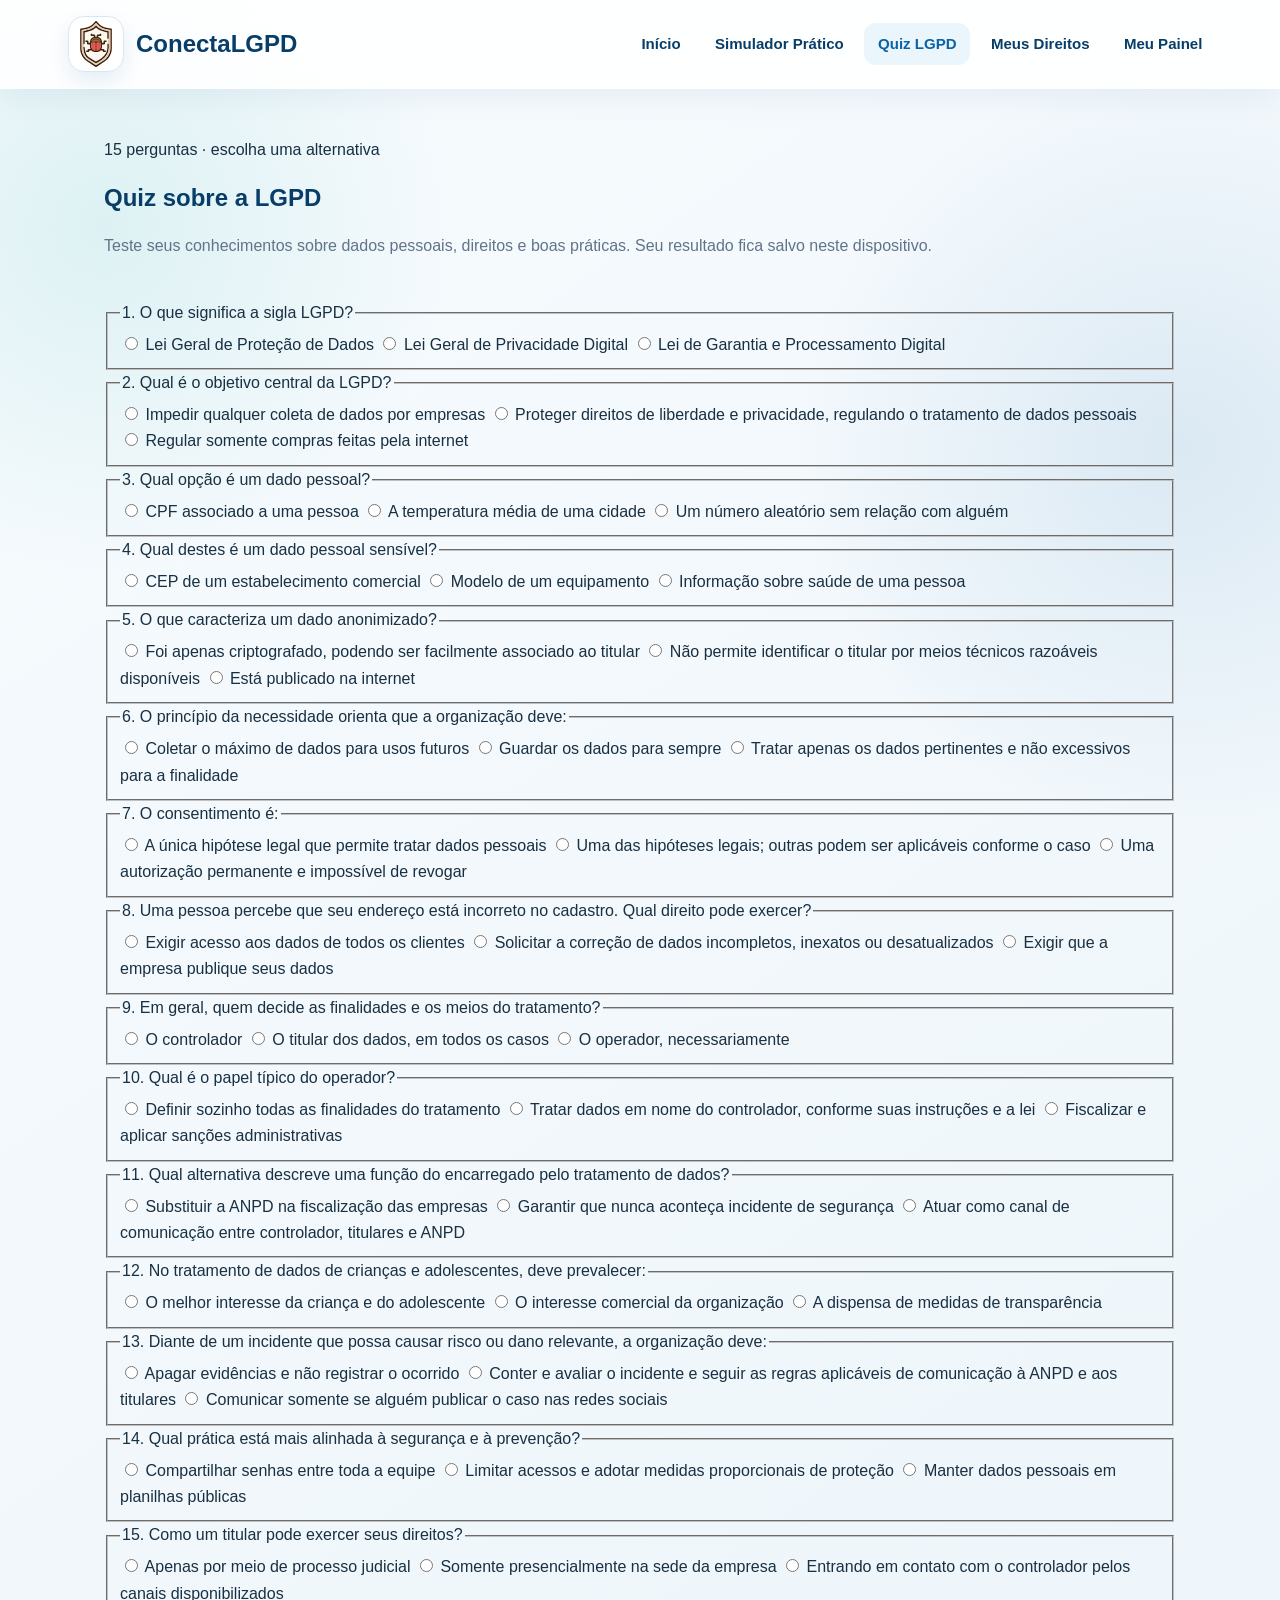
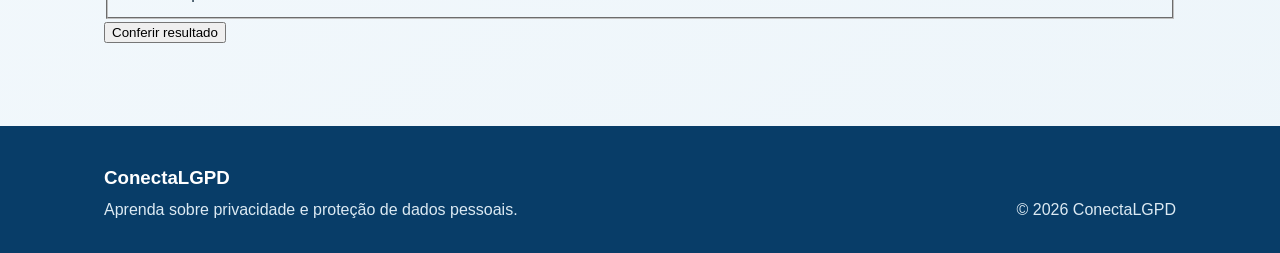
==== quiz.html @ 17287093 "criação do quiz.html e alterações no simulador..html Foi feita a Implementação do quiz.html e sincro" ====
<!DOCTYPE html>
<html lang="pt-BR">
<head>
    <meta charset="UTF-8">
    <meta name="viewport" content="width=device-width, initial-scale=1.0">
    <meta name="description" content="Teste seus conhecimentos sobre a Lei Geral de Proteção de Dados com o quiz interativo ConectaLGPD.">
    <title>Quiz LGPD | ConectaLGPD</title>
    <link rel="stylesheet" href="style.css">
    <script src="script.js" defer></script>
</head>
<body>
    <div id="ContainerTotal">
        <header class="navbar">
            <nav aria-label="Menu de navegação">
                <div class="logo">
                    <a class="logo-link" href="index.html">
                        <img src="logo.svg" width="48" height="48" alt="">
                        <span class="text-logo">ConectaLGPD</span>
                    </a>
                </div>
                <div class="nav-links">
                    <a href="index.html#introducao">Início</a>
                    <a href="simulador.html">Simulador Prático</a>
                    <a class="active" href="quiz.html" aria-current="page">Quiz LGPD</a>
                    <a href="direitos.html">Meus Direitos</a>
                    <a href="painel.html">Meu Painel</a>
                </div>
            </nav>
        </header>

        <main class="quiz-page">
            <section class="quiz-header">
                <span class="quiz-badge">15 perguntas · escolha uma alternativa</span>
                <h1>Quiz sobre a LGPD</h1>
                <p>Teste seus conhecimentos sobre dados pessoais, direitos e boas práticas. Seu resultado fica salvo neste dispositivo.</p>
            </section>

            <form id="quiz-form" class="quiz-card">
                <fieldset>
                    <legend>1. O que significa a sigla LGPD?</legend>
                    <label><input type="radio" name="q1" value="a" required> Lei Geral de Proteção de Dados</label>
                    <label><input type="radio" name="q1" value="b"> Lei Geral de Privacidade Digital</label>
                    <label><input type="radio" name="q1" value="c"> Lei de Garantia e Processamento Digital</label>
                </fieldset>
                <fieldset>
                    <legend>2. Qual é o objetivo central da LGPD?</legend>
                    <label><input type="radio" name="q2" value="a" required> Impedir qualquer coleta de dados por empresas</label>
                    <label><input type="radio" name="q2" value="b"> Proteger direitos de liberdade e privacidade, regulando o tratamento de dados pessoais</label>
                    <label><input type="radio" name="q2" value="c"> Regular somente compras feitas pela internet</label>
                </fieldset>
                <fieldset>
                    <legend>3. Qual opção é um dado pessoal?</legend>
                    <label><input type="radio" name="q3" value="a" required> CPF associado a uma pessoa</label>
                    <label><input type="radio" name="q3" value="b"> A temperatura média de uma cidade</label>
                    <label><input type="radio" name="q3" value="c"> Um número aleatório sem relação com alguém</label>
                </fieldset>
                <fieldset>
                    <legend>4. Qual destes é um dado pessoal sensível?</legend>
                    <label><input type="radio" name="q4" value="a" required> CEP de um estabelecimento comercial</label>
                    <label><input type="radio" name="q4" value="b"> Modelo de um equipamento</label>
                    <label><input type="radio" name="q4" value="c"> Informação sobre saúde de uma pessoa</label>
                </fieldset>
                <fieldset>
                    <legend>5. O que caracteriza um dado anonimizado?</legend>
                    <label><input type="radio" name="q5" value="a" required> Foi apenas criptografado, podendo ser facilmente associado ao titular</label>
                    <label><input type="radio" name="q5" value="b"> Não permite identificar o titular por meios técnicos razoáveis disponíveis</label>
                    <label><input type="radio" name="q5" value="c"> Está publicado na internet</label>
                </fieldset>
                <fieldset>
                    <legend>6. O princípio da necessidade orienta que a organização deve:</legend>
                    <label><input type="radio" name="q6" value="a" required> Coletar o máximo de dados para usos futuros</label>
                    <label><input type="radio" name="q6" value="b"> Guardar os dados para sempre</label>
                    <label><input type="radio" name="q6" value="c"> Tratar apenas os dados pertinentes e não excessivos para a finalidade</label>
                </fieldset>
                <fieldset>
                    <legend>7. O consentimento é:</legend>
                    <label><input type="radio" name="q7" value="a" required> A única hipótese legal que permite tratar dados pessoais</label>
                    <label><input type="radio" name="q7" value="b"> Uma das hipóteses legais; outras podem ser aplicáveis conforme o caso</label>
                    <label><input type="radio" name="q7" value="c"> Uma autorização permanente e impossível de revogar</label>
                </fieldset>
                <fieldset>
                    <legend>8. Uma pessoa percebe que seu endereço está incorreto no cadastro. Qual direito pode exercer?</legend>
                    <label><input type="radio" name="q8" value="a" required> Exigir acesso aos dados de todos os clientes</label>
                    <label><input type="radio" name="q8" value="b"> Solicitar a correção de dados incompletos, inexatos ou desatualizados</label>
                    <label><input type="radio" name="q8" value="c"> Exigir que a empresa publique seus dados</label>
                </fieldset>
                <fieldset>
                    <legend>9. Em geral, quem decide as finalidades e os meios do tratamento?</legend>
                    <label><input type="radio" name="q9" value="a" required> O controlador</label>
                    <label><input type="radio" name="q9" value="b"> O titular dos dados, em todos os casos</label>
                    <label><input type="radio" name="q9" value="c"> O operador, necessariamente</label>
                </fieldset>
                <fieldset>
                    <legend>10. Qual é o papel típico do operador?</legend>
                    <label><input type="radio" name="q10" value="a" required> Definir sozinho todas as finalidades do tratamento</label>
                    <label><input type="radio" name="q10" value="b"> Tratar dados em nome do controlador, conforme suas instruções e a lei</label>
                    <label><input type="radio" name="q10" value="c"> Fiscalizar e aplicar sanções administrativas</label>
                </fieldset>
                <fieldset>
                    <legend>11. Qual alternativa descreve uma função do encarregado pelo tratamento de dados?</legend>
                    <label><input type="radio" name="q11" value="a" required> Substituir a ANPD na fiscalização das empresas</label>
                    <label><input type="radio" name="q11" value="b"> Garantir que nunca aconteça incidente de segurança</label>
                    <label><input type="radio" name="q11" value="c"> Atuar como canal de comunicação entre controlador, titulares e ANPD</label>
                </fieldset>
                <fieldset>
                    <legend>12. No tratamento de dados de crianças e adolescentes, deve prevalecer:</legend>
                    <label><input type="radio" name="q12" value="a" required> O melhor interesse da criança e do adolescente</label>
                    <label><input type="radio" name="q12" value="b"> O interesse comercial da organização</label>
                    <label><input type="radio" name="q12" value="c"> A dispensa de medidas de transparência</label>
                </fieldset>
                <fieldset>
                    <legend>13. Diante de um incidente que possa causar risco ou dano relevante, a organização deve:</legend>
                    <label><input type="radio" name="q13" value="a" required> Apagar evidências e não registrar o ocorrido</label>
                    <label><input type="radio" name="q13" value="b"> Conter e avaliar o incidente e seguir as regras aplicáveis de comunicação à ANPD e aos titulares</label>
                    <label><input type="radio" name="q13" value="c"> Comunicar somente se alguém publicar o caso nas redes sociais</label>
                </fieldset>
                <fieldset>
                    <legend>14. Qual prática está mais alinhada à segurança e à prevenção?</legend>
                    <label><input type="radio" name="q14" value="a" required> Compartilhar senhas entre toda a equipe</label>
                    <label><input type="radio" name="q14" value="b"> Limitar acessos e adotar medidas proporcionais de proteção</label>
                    <label><input type="radio" name="q14" value="c"> Manter dados pessoais em planilhas públicas</label>
                </fieldset>
                <fieldset>
                    <legend>15. Como um titular pode exercer seus direitos?</legend>
                    <label><input type="radio" name="q15" value="a" required> Apenas por meio de processo judicial</label>
                    <label><input type="radio" name="q15" value="b"> Somente presencialmente na sede da empresa</label>
                    <label><input type="radio" name="q15" value="c"> Entrando em contato com o controlador pelos canais disponibilizados</label>
                </fieldset>
                <button class="quiz-submit" type="submit">Conferir resultado</button>
            </form>

            <section id="quiz-result" class="quiz-result" aria-live="polite" hidden>
                <span class="quiz-badge">Seu resultado</span>
                <h2 id="quiz-score"></h2>
                <p id="quiz-message"></p>
                <ol id="quiz-feedback"></ol>
                <button id="quiz-retry" class="quiz-retry" type="button">Tentar novamente</button>
                <a class="quiz-panel-link" href="painel.html">Ver meu painel</a>
            </section>
        </main>

        <footer id="footer-site">
            <div class="footer-container">
                <div class="footer-col">
                    <h3>ConectaLGPD</h3>
                    <p>Aprenda sobre privacidade e proteção de dados pessoais.</p>
                </div>
                <p>&copy; 2026 ConectaLGPD</p>
            </div>
        </footer>
    </div>
</body>
</html>
---- style.css ----
:root {
    --primary: #0b63a7;
    --primary-dark: #083d68;
    --primary-soft: #eaf5fc;
    --accent: #10a7a1;
    --accent-dark: #087b77;
    --ink: #183042;
    --muted: #617487;
    --white: #ffffff;
    --surface: rgba(255, 255, 255, 0.94);
    --border: #dbe7ef;
    --shadow: 0 16px 40px rgba(30, 74, 112, 0.11);
}

* {
    box-sizing: border-box;
}

html {
    scroll-behavior: smooth;
}

body {
    margin: 0;
    min-height: 100vh;
    color: var(--ink);
    background:
        radial-gradient(circle at 8% 12%, rgba(16, 167, 161, 0.11), transparent 22rem),
        radial-gradient(circle at 92% 24%, rgba(11, 99, 167, 0.10), transparent 24rem),
        linear-gradient(145deg, #f7fbfe 0%, #edf5fa 100%);
    font-family: "Segoe UI", Arial, sans-serif;
    line-height: 1.65;
}

a {
    color: inherit;
}

.navbar {
    position: sticky;
    top: 0;
    z-index: 20;
    width: 100%;
    border-bottom: 1px solid rgba(255, 255, 255, 0.7);
    background: rgba(255, 255, 255, 0.88);
    box-shadow: 0 8px 30px rgba(34, 85, 124, 0.08);
    backdrop-filter: blur(14px);
    -webkit-backdrop-filter: blur(14px);
}

nav {
    max-width: 1200px;
    min-height: 80px;
    margin: 0 auto;
    padding: 0.75rem 1.5rem;
    display: flex;
    align-items: center;
    justify-content: space-between;
    gap: 1.5rem;
}

.logo {
    display: flex;
    align-items: center;
    gap: 0.75rem;
    flex: 0 0 auto;
}

.logo-link {
    display: flex;
    align-items: center;
    gap: 0.75rem;
    min-height: 56px;
    padding: 4px;
    border-radius: 16px;
    text-decoration: none;
}

.logo a {
    transition: transform 180ms ease, box-shadow 180ms ease;
}

.logo-link img {
    width: 56px;
    height: 56px;
    padding: 4px;
    border: 1px solid var(--border);
    border-radius: 16px;
    background: var(--white);
    box-shadow: 0 8px 20px rgba(11, 99, 167, 0.10);
    object-fit: contain;
}

.logo-link:hover img {
    transform: translateY(-2px) rotate(-2deg);
    box-shadow: 0 12px 24px rgba(11, 99, 167, 0.16);
}

.logo-link:hover .text-logo {
    color: var(--primary);
}

.text-logo {
    margin: 0;
    font-size: 1.50rem;
    font-weight: 700;
    color: var(--primary-dark);
}

nav > div:last-child {
    display: flex;
    align-items: center;
    justify-content: flex-end;
    flex-wrap: wrap;
    gap: 0.45rem;
}

nav > div:last-child a {
    display: inline-flex;
    align-items: center;
    min-height: 42px;
    padding: 0.55rem 0.85rem;
    border-radius: 12px;
    color: var(--primary-dark);
    font-size: 0.94rem;
    font-weight: 700;
    text-decoration: none;
    transition: color 180ms ease, background 180ms ease, transform 180ms ease;
}

nav > div:last-child a:hover,
nav > div:last-child a:focus-visible {
    color: var(--primary);
    background: var(--primary-soft);
    transform: translateY(-2px);
}

a:focus-visible,
summary:focus-visible {
    outline: 3px solid rgba(16, 167, 161, 0.35);
    outline-offset: 3px;
}

main {
    max-width: 1120px;
    margin: 0 auto;
    padding: 3rem 1.5rem 5rem;
}

section {
    margin-bottom: 2.5rem;
    scroll-margin-top: 110px;
}

.lgpd-section {
    position: relative;
}

#introducao {
    min-height: 390px;
    padding: clamp(2.5rem, 6vw, 4.5rem);
    display: flex;
    flex-direction: column;
    justify-content: center;
    overflow: hidden;
    border: 1px solid rgba(255, 255, 255, 0.85);
    border-radius: 28px;
    background:
        linear-gradient(120deg, rgba(255, 255, 255, 0.97), rgba(234, 245, 252, 0.92)),
        var(--surface);
    box-shadow: var(--shadow);
}

#introducao::before {
    content: "";
    position: absolute;
    width: 260px;
    height: 260px;
    right: -90px;
    top: -110px;
    border-radius: 50%;
    background: linear-gradient(145deg, rgba(16, 167, 161, 0.22), rgba(11, 99, 167, 0.10));
}

.lgpd-title {
    max-width: 760px;
    margin: 0 0 1rem;
    color: var(--primary-dark);
    font-size: clamp(2.25rem, 5vw, 4.25rem);
    line-height: 1.08;
    letter-spacing: -0.045em;
}

.lgpd-description {
    max-width: 760px;
    margin: 0 0 1rem;
    color: #3d5a70;
    font-size: clamp(1.05rem, 2vw, 1.22rem);
}

.base-legal {
    margin: 0 0 1.5rem;
    color: var(--muted);
}

#introducao > div {
    display: flex;
    flex-wrap: wrap;
    gap: 0.75rem;
}

#introducao > div a,
.lgpd-button {
    display: inline-flex;
    align-items: center;
    justify-content: center;
    min-height: 48px;
    padding: 0.75rem 1.15rem;
    border: 1px solid var(--primary);
    border-radius: 14px;
    color: var(--primary);
    background: var(--white);
    font-weight: 800;
    text-decoration: none;
    box-shadow: 0 8px 18px rgba(11, 99, 167, 0.08);
    transition: transform 180ms ease, box-shadow 180ms ease, background 180ms ease, color 180ms ease;
}

#introducao > div a:first-child {
    color: var(--white);
    background: var(--primary);
}

#introducao > div a:hover,
.lgpd-button:hover {
    transform: translateY(-3px);
    color: var(--white);
    background: var(--primary);
    box-shadow: 0 12px 24px rgba(11, 99, 167, 0.20);
}

h1, h2, h3, h4 {
    color: var(--primary-dark);
    line-height: 1.25;
}

h2,
.lgpd-subtitle {
    margin: 0 0 0.9rem;
    padding-left: 0.9rem;
    border-left: 5px solid var(--accent);
    font-size: clamp(1.55rem, 3vw, 2.1rem);
}

section > p {
    color: var(--muted);
    margin: 0 0 1.35rem;
}

.lgpd-list {
    margin: 0 0 1.5rem;
    padding: 1.15rem 1.5rem 1.15rem 2.7rem;
    border: 1px solid var(--border);
    border-radius: 16px;
    background: rgba(255, 255, 255, 0.72);
}

.lgpd-list li {
    margin: 0.35rem 0;
}

.cards-container {
    display: grid;
    grid-template-columns: repeat(3, minmax(0, 1fr));
    gap: 1.1rem;
}

.card {
    min-height: 320px;
    padding: 1.45rem;
    display: flex;
    flex-direction: column;
    border: 1px solid var(--border);
    border-radius: 20px;
    background: var(--surface);
    box-shadow: 0 10px 30px rgba(42, 85, 119, 0.08);
    transition: transform 220ms ease, border-color 220ms ease, box-shadow 220ms ease;
}

.card:nth-child(2) {
    border-top: 4px solid var(--accent);
}

.card:nth-child(1) {
    border-top: 4px solid var(--primary);
}

.card:nth-child(3) {
    border-top: 4px solid #77a88d;
}

.card:hover {
    transform: translateY(-7px);
    border-color: #b7cfdf;
    box-shadow: 0 20px 38px rgba(42, 85, 119, 0.14);
}

.card h3 {
    margin: 0 0 0.7rem;
    font-size: 1.18rem;
}

.card p {
    color: var(--muted);
}

.card ul {
    margin: 0;
    padding-left: 1.15rem;
}

.card li + li {
    margin-top: 0.55rem;
}

.card-legal {
    margin-top: auto;
    padding-top: 1.1rem;
    color: var(--primary);
}

.accordion-direitos {
    display: grid;
    gap: 0.75rem;
}

.accordion-direitos details {
    overflow: hidden;
    border: 1px solid var(--border);
    border-radius: 14px;
    background: var(--surface);
    box-shadow: 0 6px 18px rgba(42, 85, 119, 0.05);
    transition: border-color 180ms ease, box-shadow 180ms ease;
}

.accordion-direitos details[open] {
    border-color: #a9cadf;
    box-shadow: 0 12px 24px rgba(42, 85, 119, 0.09);
}

.accordion-direitos summary {
    position: relative;
    min-height: 58px;
    padding: 1rem 3.5rem 1rem 1.15rem;
    cursor: pointer;
    list-style: none;
    color: var(--primary-dark);
    transition: background 180ms ease;
}

.accordion-direitos summary::-webkit-details-marker {
    display: none;
}

.accordion-direitos summary::after {
    content: "+";
    position: absolute;
    right: 1.1rem;
    top: 50%;
    width: 28px;
    height: 28px;
    display: grid;
    place-items: center;
    border-radius: 50%;
    color: var(--white);
    background: var(--accent);
    transform: translateY(-50%);
    font-size: 1.25rem;
    line-height: 1;
    transition: transform 180ms ease, background 180ms ease;
}

.accordion-direitos details[open] summary {
    background: var(--primary-soft);
}

.accordion-direitos details[open] summary::after {
    content: "−";
    background: var(--primary);
    transform: translateY(-50%) rotate(180deg);
}

.accordion-direitos summary small {
    display: inline-block;
    margin-left: 0.35rem;
    color: var(--muted);
}

.accordion-direitos details p {
    margin: 0;
    padding: 0.95rem 1.15rem 1.25rem;
    border-top: 1px solid var(--border);
    color: var(--muted);
}

.lgpd-button {
    margin: 0.25rem 0;
}

#footer-site {
    color: #dceaf3;
    background: var(--primary-dark);
}

.footer-container {
    max-width: 1120px;
    margin: 0 auto;
    padding: 2.5rem 1.5rem 1.5rem;
    display: grid;
    grid-template-columns: 1fr auto;
    align-items: end;
    gap: 2rem;
}

.footer-col h3 {
    margin: 0 0 0.5rem;
    color: var(--white);
}

.footer-col p,
.footer-container > p {
    margin: 0.35rem 0;
}

.legal-summary {
    max-width: 650px;
    color: #bcd1df;
}

.footer-container > p {
    text-align: right;
    white-space: nowrap;
}

.nav-links a.active {
    color: var(--primary);
    background: var(--primary-soft);
}

.simulator-page {
    max-width: 820px;
}

.simulator-header {
    margin-bottom: 1.5rem;
    text-align: center;
}

.simulator-header h1 {
    margin: 0.5rem 0;
    font-size: clamp(2rem, 5vw, 3.4rem);
    letter-spacing: -0.035em;
}

.simulator-header p {
    margin: 0;
    color: var(--muted);
    font-size: 1.08rem;
}

.simulator-badge {
    display: inline-flex;
    padding: 0.35rem 0.7rem;
    border-radius: 999px;
    color: var(--accent-dark);
    background: rgba(16, 167, 161, 0.12);
    font-size: 0.78rem;
    font-weight: 800;
    text-transform: uppercase;
    letter-spacing: 0.06em;
}

.simulator-card,
.simulator-result {
    border: 1px solid var(--border);
    border-radius: 22px;
    background: var(--surface);
    box-shadow: var(--shadow);
}

.simulator-card {
    padding: 1.25rem;
}

.simulator-card fieldset {
    margin: 0;
    padding: 1.25rem;
    border: 0;
    border-bottom: 1px solid var(--border);
}

.simulator-card fieldset:last-of-type {
    border-bottom: 0;
}

.simulator-card legend {
    padding: 0;
    color: var(--primary-dark);
    font-size: 1.15rem;
    font-weight: 800;
}

.simulator-card fieldset p {
    margin: 0.35rem 0 0.9rem;
    color: var(--muted);
}

.simulator-card label {
    display: flex;
    align-items: flex-start;
    gap: 0.65rem;
    margin-top: 0.45rem;
    padding: 0.75rem;
    border: 1px solid transparent;
    border-radius: 12px;
    cursor: pointer;
    transition: background 180ms ease, border-color 180ms ease;
}

.simulator-card label:hover {
    border-color: var(--border);
    background: var(--primary-soft);
}

.simulator-card input {
    margin-top: 0.28rem;
    accent-color: var(--primary);
}

.simulator-submit,
.simulator-reset {
    min-height: 48px;
    padding: 0.75rem 1.15rem;
    border: 0;
    border-radius: 12px;
    color: var(--white);
    background: var(--primary);
    font-weight: 800;
    cursor: pointer;
}

.simulator-submit {
    width: 100%;
    margin-top: 1.25rem;
}

.simulator-submit:hover,
.simulator-reset:hover {
    background: var(--primary-dark);
}

.simulator-result {
    margin-top: 1.25rem;
    padding: 1.35rem;
}

.simulator-result h2 {
    margin: 0.25rem 0 0.8rem;
    border: 0;
    padding: 0;
}

.simulator-result ul {
    list-style: none;
    margin: 0 0 1rem;
    padding: 0;
}

.simulator-result li {
    display: grid;
    gap: 0.15rem;
    margin-top: 0.55rem;
    padding: 0.75rem 0.9rem;
    border-left: 4px solid;
    border-radius: 8px;
}

.simulator-result li span {
    color: var(--muted);
}

.simulator-result .is-correct {
    border-color: #27966d;
    background: #edf8f3;
}

.simulator-result .is-incorrect {
    border-color: #d88745;
    background: #fff6ed;
}

@media (prefers-reduced-motion: reduce) {
    html {
        scroll-behavior: auto;
    }

    *, *::before, *::after {
        transition-duration: 0.01ms !important;
    }
}

@media (max-width: 900px) {
    nav {
        align-items: flex-start;
    }

    nav > div:last-child {
        max-width: 760px;
    }

    .cards-container {
        grid-template-columns: 1fr;
    }

    .card {
        min-height: 0;
    }
}

@media (max-width: 680px) {
    .navbar {
        position: relative;
    }

    nav {
        min-height: auto;
        padding: 0.7rem 1rem;
    }

    .logo-link img {
        width: 40px;
        height: 40px;
        padding: 2px;
    }

    .text-logo {
        font-size: 1.05rem;
    }

    nav > div:last-child {
        gap: 0.25rem;
    }

    nav > div:last-child a {
        min-height: 38px;
        padding: 0.4rem 0.55rem;
        font-size: 0.82rem;
    }

    main {
        padding: 1.25rem 1rem 3rem;
    }

    #introducao {
        min-height: 0;
        padding: 2.25rem 1.35rem;
        border-radius: 20px;
    }

    .lgpd-title {
        font-size: 2.35rem;
    }

    #introducao > div {
        flex-direction: column;
    }

    #introducao > div a {
        width: 100%;
    }

    .accordion-direitos summary small {
        display: block;
        margin: 0.15rem 0 0;
    }

    .footer-container {
        grid-template-columns: 1fr;
        align-items: start;
    }

    .footer-container > p {
        text-align: left;
    }
}
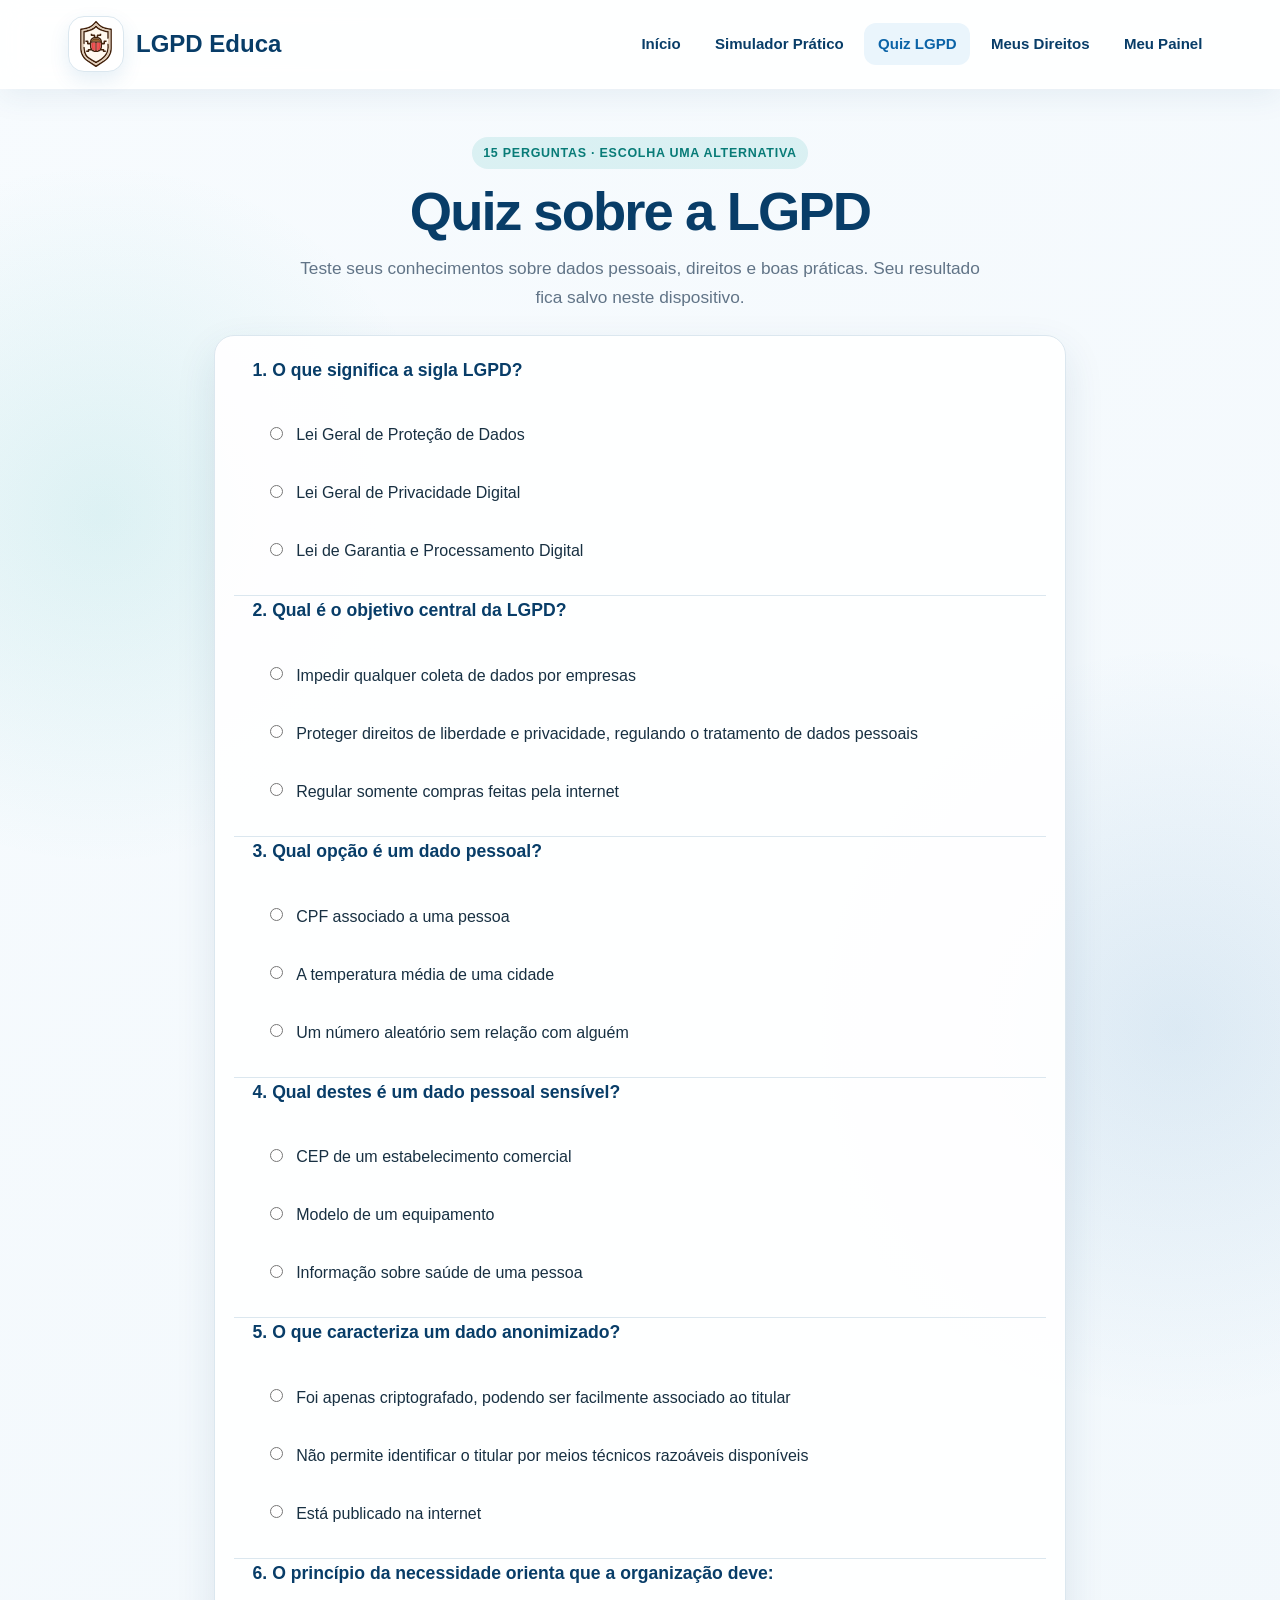
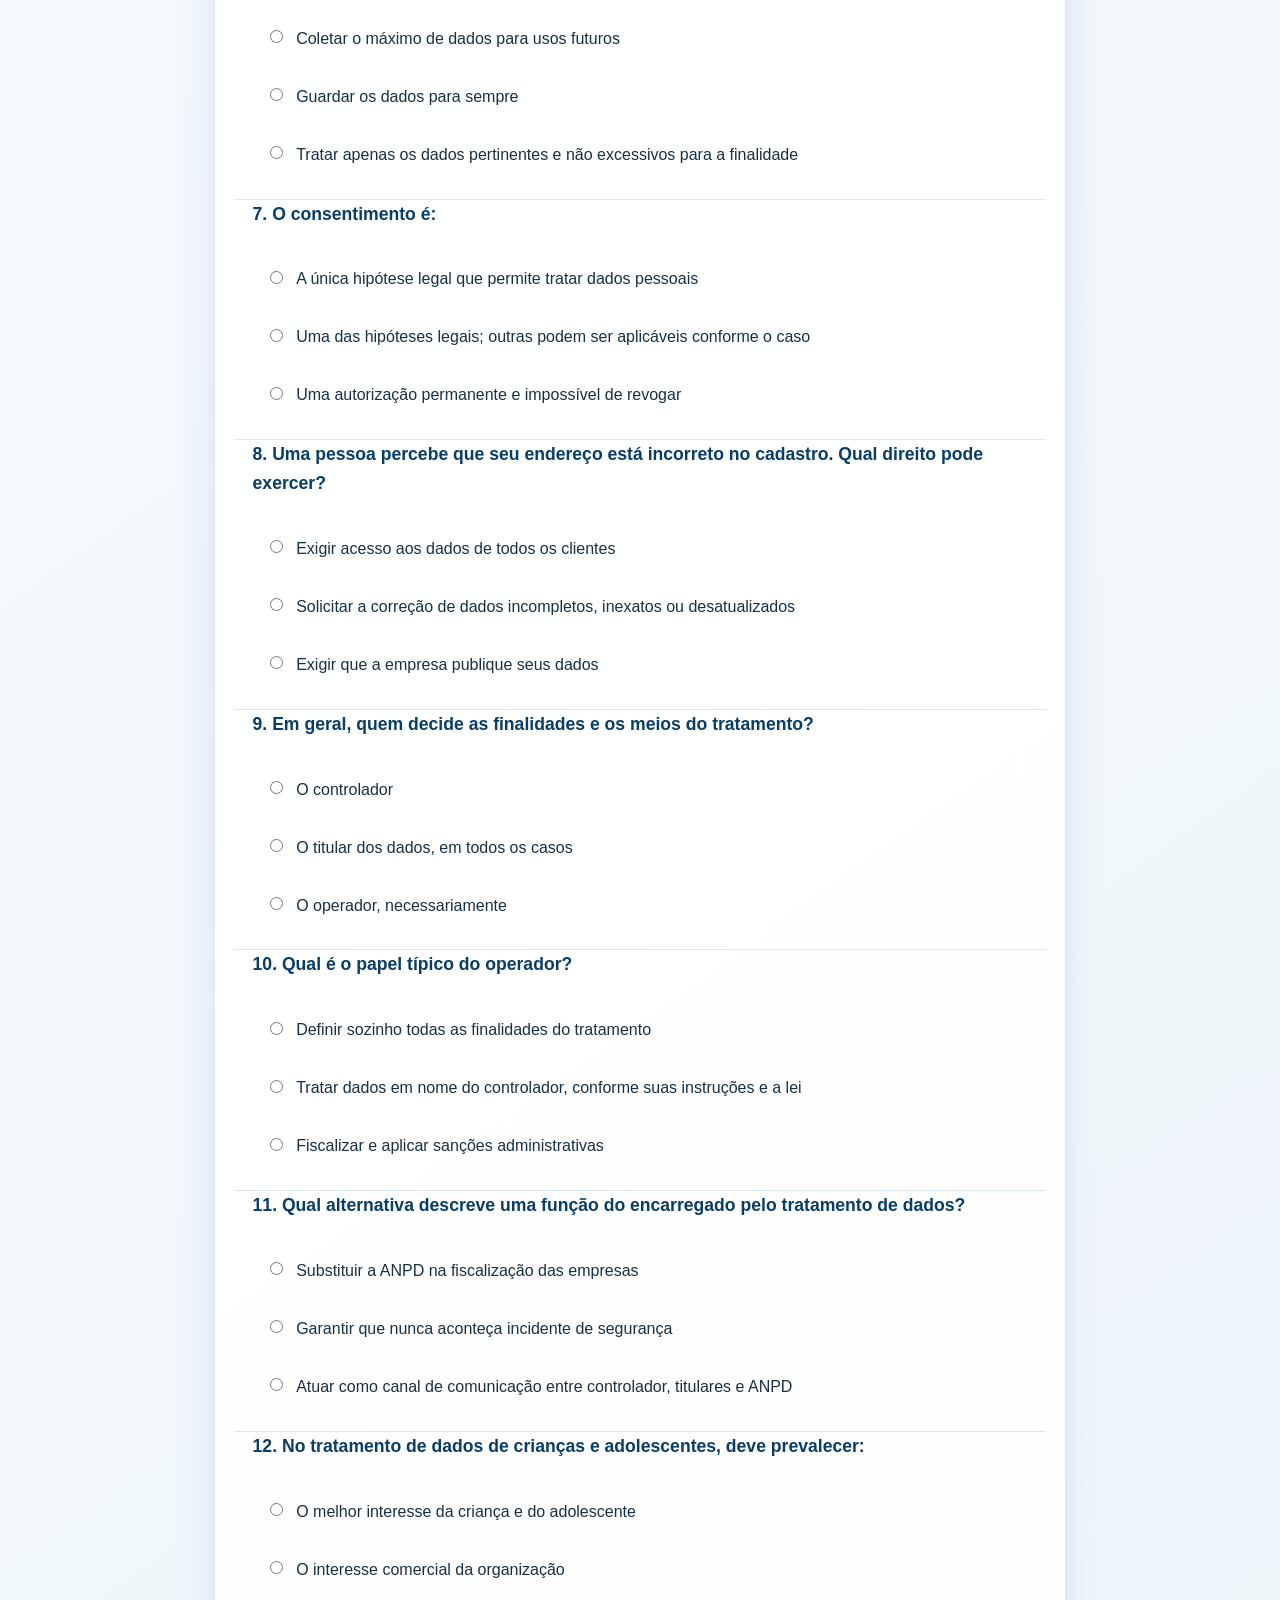
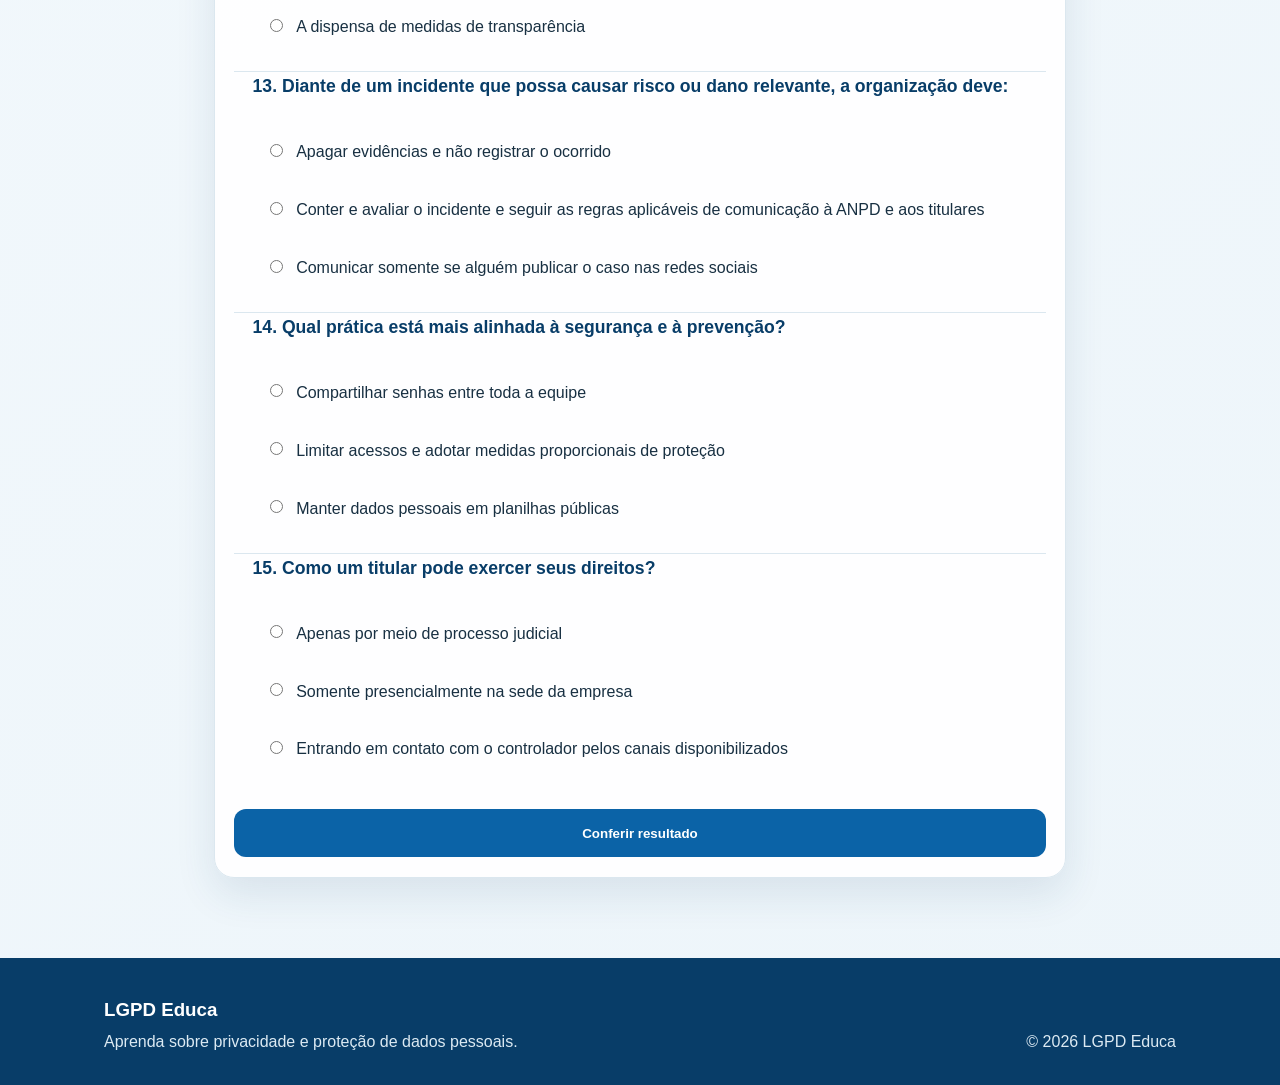
==== commit a5cc3cb3: "implementação e alteração do quiz e simulador. Foi feita alterações no simulador e index para troca " ====
--- a/quiz.html
+++ b/quiz.html
@@ -3,8 +3,8 @@
 <head>
     <meta charset="UTF-8">
     <meta name="viewport" content="width=device-width, initial-scale=1.0">
-    <meta name="description" content="Teste seus conhecimentos sobre a Lei Geral de Proteção de Dados com o quiz interativo ConectaLGPD.">
-    <title>Quiz LGPD | ConectaLGPD</title>
+    <meta name="description" content="Teste seus conhecimentos sobre a Lei Geral de Proteção de Dados com o quiz interativo LGPD Educa.">
+    <title>Quiz LGPD | LGPD Educa</title>
     <link rel="stylesheet" href="style.css">
     <script src="script.js" defer></script>
 </head>
@@ -15,7 +15,7 @@
                 <div class="logo">
                     <a class="logo-link" href="index.html">
                         <img src="logo.svg" width="48" height="48" alt="">
-                        <span class="text-logo">ConectaLGPD</span>
+                        <span class="text-logo">LGPD Educa</span>
                     </a>
                 </div>
                 <div class="nav-links">
@@ -142,10 +142,10 @@
         <footer id="footer-site">
             <div class="footer-container">
                 <div class="footer-col">
-                    <h3>ConectaLGPD</h3>
+                    <h3>LGPD Educa</h3>
                     <p>Aprenda sobre privacidade e proteção de dados pessoais.</p>
                 </div>
-                <p>&copy; 2026 ConectaLGPD</p>
+                <p>&copy; 2026 LGPD Educa</p>
             </div>
         </footer>
     </div>
--- a/style.css
+++ b/style.css
@@ -693,3 +693,320 @@
         text-align: left;
     }
 }
+
+.quiz-page,
+.dashboard-page,
+.rights-page {
+    max-width: 900px;
+}
+
+.quiz-header,
+.dashboard-header,
+.rights-header {
+    margin-bottom: 1.5rem;
+    text-align: center;
+}
+
+.quiz-header h1,
+.dashboard-header h1,
+.rights-header h1 {
+    margin: 0.55rem 0;
+    font-size: clamp(2rem, 5vw, 3.4rem);
+    letter-spacing: -0.035em;
+}
+
+.quiz-header p,
+.dashboard-header p,
+.rights-header p {
+    max-width: 700px;
+    margin: 0 auto;
+    color: var(--muted);
+    font-size: 1.08rem;
+}
+
+.quiz-badge {
+    display: inline-flex;
+    padding: 0.35rem 0.7rem;
+    border-radius: 999px;
+    color: var(--accent-dark);
+    background: rgba(16, 167, 161, 0.12);
+    font-size: 0.78rem;
+    font-weight: 800;
+    text-transform: uppercase;
+    letter-spacing: 0.06em;
+}
+
+.quiz-card,
+.quiz-result,
+.dashboard-card,
+.dashboard-actions,
+.rights-howto {
+    border: 1px solid var(--border);
+    border-radius: 20px;
+    background: var(--surface);
+    box-shadow: var(--shadow);
+}
+
+.quiz-card {
+    padding: 1.2rem;
+}
+
+.quiz-card fieldset {
+    margin: 0;
+    padding: 1.15rem;
+    border: 0;
+    border-bottom: 1px solid var(--border);
+}
+
+.quiz-card fieldset:last-of-type {
+    border-bottom: 0;
+}
+
+.quiz-card legend {
+    padding: 0;
+    color: var(--primary-dark);
+    font-size: 1.1rem;
+    font-weight: 800;
+}
+
+.quiz-card label {
+    display: flex;
+    align-items: flex-start;
+    gap: 0.65rem;
+    margin-top: 0.45rem;
+    padding: 0.7rem;
+    border: 1px solid transparent;
+    border-radius: 12px;
+    cursor: pointer;
+    transition: background 180ms ease, border-color 180ms ease;
+}
+
+.quiz-card label:hover {
+    border-color: var(--border);
+    background: var(--primary-soft);
+}
+
+.quiz-card input {
+    margin-top: 0.28rem;
+    accent-color: var(--primary);
+}
+
+.quiz-submit,
+.quiz-retry {
+    min-height: 48px;
+    padding: 0.75rem 1.15rem;
+    border: 0;
+    border-radius: 12px;
+    color: var(--white);
+    background: var(--primary);
+    font-weight: 800;
+    cursor: pointer;
+    transition: background 180ms ease, transform 180ms ease;
+}
+
+.quiz-submit {
+    width: 100%;
+    margin-top: 1rem;
+}
+
+.quiz-submit:hover,
+.quiz-retry:hover {
+    background: var(--primary-dark);
+    transform: translateY(-2px);
+}
+
+.quiz-result {
+    margin-top: 1.25rem;
+    padding: 1.35rem;
+}
+
+.quiz-result h2 {
+    margin: 0.35rem 0;
+}
+
+.quiz-result > p {
+    color: var(--muted);
+}
+
+.quiz-result ol {
+    display: grid;
+    gap: 0.55rem;
+    padding-left: 1.5rem;
+}
+
+.quiz-result li {
+    padding: 0.7rem 0.85rem;
+    border-left: 4px solid;
+    border-radius: 8px;
+}
+
+.quiz-result li strong,
+.quiz-result li span {
+    display: block;
+}
+
+.quiz-result li span {
+    margin-top: 0.15rem;
+    color: var(--muted);
+}
+
+.quiz-result .is-correct {
+    border-color: #27966d;
+    background: #edf8f3;
+}
+
+.quiz-result .is-incorrect {
+    border-color: #d88745;
+    background: #fff6ed;
+}
+
+.quiz-panel-link {
+    display: inline-block;
+    margin-left: 0.8rem;
+    color: var(--primary);
+    font-weight: 700;
+}
+
+.dashboard-grid {
+    display: grid;
+    grid-template-columns: repeat(3, minmax(0, 1fr));
+    gap: 1rem;
+}
+
+.dashboard-card {
+    min-height: 155px;
+    padding: 1.25rem;
+    display: flex;
+    flex-direction: column;
+    gap: 0.4rem;
+}
+
+.dashboard-label {
+    color: var(--muted);
+    font-size: 0.9rem;
+    font-weight: 700;
+}
+
+.dashboard-card strong {
+    color: var(--primary-dark);
+    font-size: 1.55rem;
+}
+
+.dashboard-card small {
+    margin-top: auto;
+    color: var(--muted);
+}
+
+.dashboard-note {
+    padding: 0.9rem 1rem;
+    border-radius: 12px;
+    color: var(--primary-dark);
+    background: var(--primary-soft);
+}
+
+.dashboard-actions {
+    margin-top: 1.5rem;
+    padding: 1.4rem;
+}
+
+.dashboard-actions h2,
+.rights-howto h2 {
+    margin-top: 0;
+}
+
+.dashboard-links {
+    display: flex;
+    flex-wrap: wrap;
+    gap: 0.75rem;
+}
+
+.dashboard-links a {
+    display: inline-flex;
+    min-height: 44px;
+    align-items: center;
+    padding: 0.65rem 0.9rem;
+    border-radius: 11px;
+    color: var(--white);
+    background: var(--primary);
+    font-weight: 700;
+    text-decoration: none;
+}
+
+.dashboard-links a:hover {
+    background: var(--primary-dark);
+}
+
+.dashboard-actions > p {
+    margin: 1rem 0 0;
+    color: var(--muted);
+    font-size: 0.9rem;
+}
+
+.rights-grid {
+    display: grid;
+    grid-template-columns: repeat(2, minmax(0, 1fr));
+    gap: 1rem;
+}
+
+.right-card {
+    padding: 1.25rem;
+    border: 1px solid var(--border);
+    border-radius: 18px;
+    background: var(--surface);
+    box-shadow: 0 10px 30px rgba(42, 85, 119, 0.07);
+}
+
+.right-card > span {
+    color: var(--accent-dark);
+    font-size: 0.8rem;
+    font-weight: 800;
+    letter-spacing: 0.08em;
+}
+
+.right-card h2 {
+    margin: 0.35rem 0 0.5rem;
+    padding: 0;
+    border: 0;
+    font-size: 1.15rem;
+}
+
+.right-card p {
+    margin: 0;
+    color: var(--muted);
+}
+
+.rights-howto {
+    margin-top: 1.25rem;
+    padding: 1.4rem;
+}
+
+.rights-howto li {
+    padding-left: 0.2rem;
+    margin: 0.45rem 0;
+}
+
+.rights-disclaimer {
+    margin: 1rem 0 0;
+    color: var(--muted);
+    font-size: 0.9rem;
+}
+
+@media (max-width: 760px) {
+    .dashboard-grid,
+    .rights-grid {
+        grid-template-columns: 1fr;
+    }
+
+    .dashboard-card {
+        min-height: 130px;
+    }
+
+    .quiz-card,
+    .quiz-result {
+        padding: 0.8rem;
+    }
+
+    .quiz-card fieldset {
+        padding: 1rem 0.6rem;
+    }
+}
